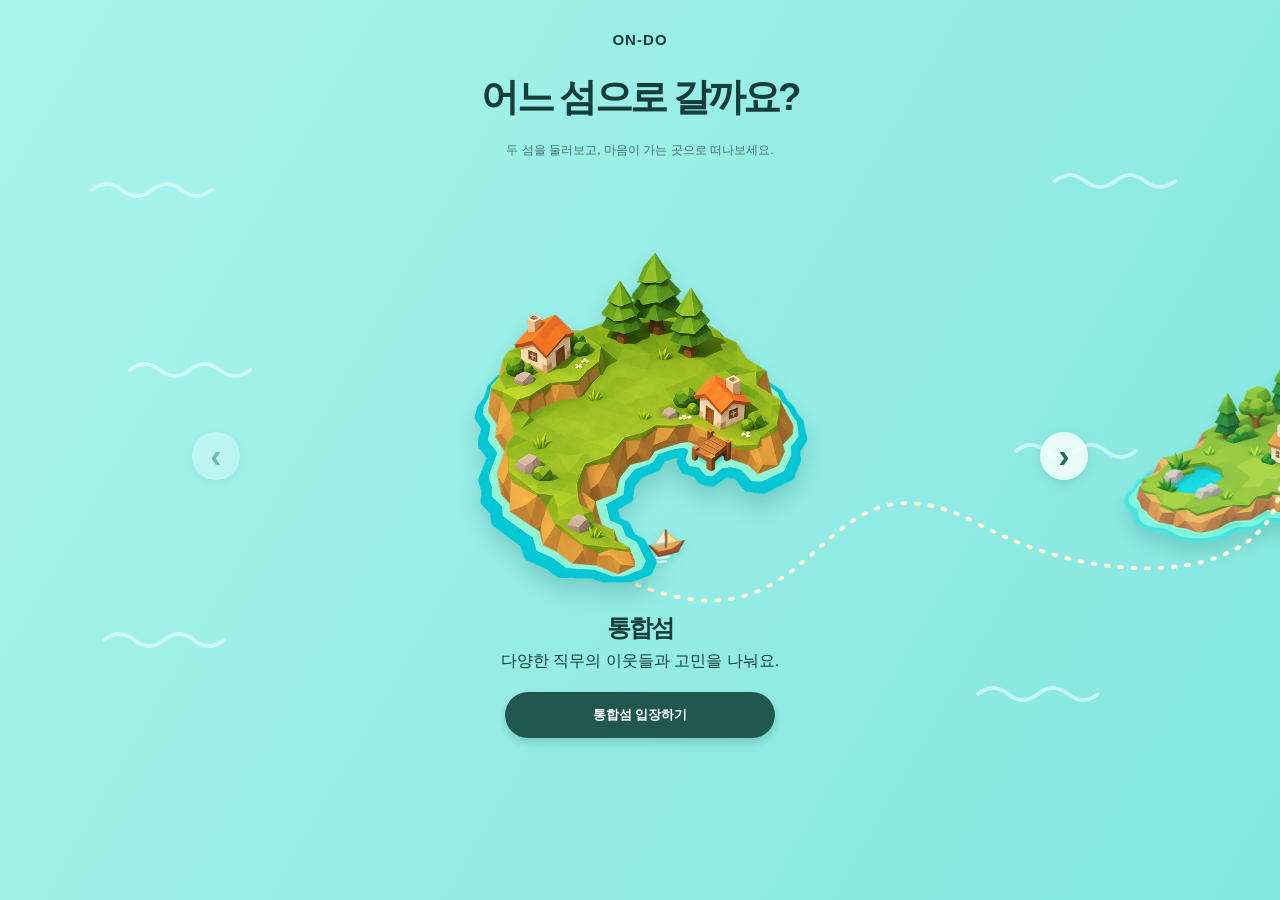
==== island-select.html @ 71b8bb81 "feat: 섬 입장 전 고민 둘러보기 화면 추가" ====
<!doctype html>
<html lang="ko"><head><meta charset="utf-8"><meta name="viewport" content="width=device-width,initial-scale=1"><title>ON-DO | 섬 선택</title><link rel="stylesheet" href="css/island-select.css?v=20261116-1630"></head>
<body><main class="island-select-page">
  <header class="island-select-brand">ON-DO</header>
  <section class="island-select-stage" aria-labelledby="island-select-title">
    <h1 id="island-select-title">어느 섬으로 갈까요?</h1><p>두 섬을 둘러보고, 마음이 가는 곳으로 떠나보세요.</p>
    <div class="island-select-carousel"><i class="island-wave wave-a"></i><i class="island-wave wave-b"></i><i class="island-wave wave-c"></i><i class="island-wave wave-d"></i><i class="island-wave wave-e"></i><i class="island-wave wave-f"></i><button id="island-select-prev" aria-label="이전 섬">‹</button><article id="island-select-card" class="island-select-card"></article><button id="island-select-next" aria-label="다음 섬">›</button></div>
  </section>
</main><script src="js/island-select.js?v=20261116-1630"></script></body></html>
---- css/island-select.css ----
:root {
  font-family: "Malgun Gothic", "Apple SD Gothic Neo", sans-serif;
  color: #153e3a;
}
* {
  box-sizing: border-box;
}
body {
  margin: 0;
  min-width: 320px;
}
.island-select-page {
  position: relative;
  min-height: 100dvh;
  overflow: hidden;
  background: linear-gradient(120deg, #aaf4ed, #82e6df);
}
.island-select-brand {
  position: absolute;
  z-index: 10;
  top: 3.4vh;
  left: 50%;
  transform: translateX(-50%);
  font-size: clamp(15px, 1.1vw, 20px);
  font-weight: 900;
  letter-spacing: 0.07em;
}
.island-select-stage {
  position: relative;
  width: 100%;
  height: 100dvh;
  min-height: 650px;
}
.island-select-stage h1,
.island-select-stage > p {
  position: absolute;
  z-index: 9;
  left: 50%;
  transform: translateX(-50%);
  width: 90%;
  text-align: center;
  margin: 0;
}
.island-select-stage h1 {
  top: 8vh;
  font-size: clamp(31px, 3vw, 54px);
  letter-spacing: -0.075em;
}
.island-select-stage > p {
  top: 15.8vh;
  font-size: clamp(12px, 0.95vw, 17px);
  color: #43716a;
}
.island-select-carousel {
  position: absolute;
  inset: 0;
  overflow: hidden;
}
.island-select-card {
  position: absolute;
  inset: 0;
  z-index: 4;
  isolation: isolate;
}
.island-select-art {
  position: absolute;
  z-index: 10;
  left: 50%;
  top: 27%;
  transform: translateX(-50%);
  width: min(38vw, 590px);
  height: 38vh;
  object-fit: contain;
  filter: drop-shadow(0 13px 10px #166d633c);
  animation: island-float 4.4s ease-in-out infinite;
}
.island-select-route {
  position: absolute;
  z-index: -1;
  left: 50%;
  top: 54%;
  transform: translateX(-12%);
  width: min(57vw, 870px);
  height: 13vh;
  object-fit: fill;
}
.island-select-boat {
  position: absolute;
  z-index: 5;
  left: 52%;
  top: 58%;
  transform: translateX(-50%);
  width: 61px;
}
.island-select-count {
  position: absolute;
  z-index: 5;
  left: calc(50% - 65px);
  top: 56.5%;
  border-radius: 18px;
  background: #f9d276;
  color: #5c502f;
  padding: 6px 13px;
  font-size: 11px;
}
.island-select-card[data-kind="job"] .island-select-route {
  left: 50%;
  transform: translateX(-88%) scaleX(-1);
}
.island-select-card[data-kind="job"] .island-select-boat {
  left: 45%;
  top: 58%;
}
.island-select-card[data-kind="job"] .island-select-count {
  left: calc(50% - 22px);
}
.island-select-page-dot {
  position: absolute;
  z-index: 5;
  left: 50%;
  top: 65%;
  transform: translateX(-50%);
  display: flex;
  gap: 5px;
}
.island-select-page-dot b,
.island-select-page-dot i {
  display: block;
  height: 7px;
  border-radius: 8px;
}
.island-select-page-dot b {
  width: 30px;
  background: #20584d;
}
.island-select-page-dot i {
  width: 7px;
  background: #9acfc6;
}
.island-select-card h2,
.island-select-card > p,
.island-select-enter {
  position: absolute;
  z-index: 6;
  left: 50%;
  transform: translateX(-50%);
  width: 80%;
  text-align: center;
}
.island-select-card h2 {
  top: 68%;
  margin: 0;
  font-size: clamp(24px, 1.8vw, 34px);
  letter-spacing: -0.07em;
}
.island-select-card > p {
  top: 73%;
  margin: 0;
  font-size: clamp(11px, 0.8vw, 14px);
  color: #47716a;
}
.island-select-enter {
  top: 78%;
  width: 270px;
  border: 0;
  border-radius: 99px;
  background: #20584d;
  color: #fff;
  padding: 14px 20px;
  font-weight: 800;
  cursor: pointer;
  box-shadow: 0 5px 9px #1a5a4a36;
}
.island-select-alert {
  display: inline-grid;
  place-items: center;
  width: 17px;
  height: 17px;
  border-radius: 50%;
  background: #ed674e;
  color: #fff;
  font-size: 10px;
  margin-left: 5px;
}
.island-select-carousel:after,
.island-select-carousel:before {
  content: "";
  position: absolute;
  z-index: 2;
  top: 33%;
  width: min(24vw, 360px);
  height: 34vh;
  background: center/contain no-repeat;
  filter: drop-shadow(0 12px 8px #17675d35);
  opacity: 0.85;
  animation: island-edge-float 4.8s ease-in-out infinite;
}
.island-select-carousel:after {
  right: -11vw;
  background-image: url("../assets/islands/job-island.png");
}
.island-select-carousel:before {
  display: none;
  left: -11vw;
  background-image: url("../assets/islands/unified-island.png");
}
.island-select-carousel[data-kind="job"]:after {
  display: none;
}
.island-select-carousel[data-kind="job"]:before {
  display: block;
}
.island-select-carousel > button {
  position: absolute;
  z-index: 8;
  top: 48%;
  display: grid;
  place-items: center;
  width: 48px;
  height: 48px;
  padding: 0 0 3px;
  border: 0;
  border-radius: 50%;
  background: #f4fffbdb;
  color: #276b63;
  font:
    600 34px/1 Arial,
    sans-serif;
  box-shadow: 0 3px 8px #32685f2b;
  cursor: pointer;
}
.island-select-carousel > #island-select-prev {
  left: 15%;
}
.island-select-carousel > #island-select-next {
  right: 15%;
}
.island-select-carousel > button:disabled {
  opacity: 0.4;
  cursor: default;
}
.island-wave {
  position: absolute;
  z-index: 1;
  width: 125px;
  height: 32px;
  background: url("data:image/svg+xml,%3Csvg xmlns='http://www.w3.org/2000/svg' viewBox='0 0 125 32'%3E%3Cpath d='M2 19 Q17 7 32 19 T62 19 T92 19 T122 19' fill='none' stroke='%23efffff' stroke-opacity='.58' stroke-width='4' stroke-linecap='round'/%3E%3C/svg%3E")
    center/contain no-repeat;
}
.wave-a {
  top: 19%;
  left: 7%;
}
.wave-b {
  top: 18%;
  right: 8%;
}
.wave-c {
  top: 39%;
  left: 10%;
}
.wave-d {
  top: 48%;
  right: 11%;
}
.wave-e {
  top: 69%;
  left: 8%;
}
.wave-f {
  top: 75%;
  right: 14%;
}
@keyframes island-float {
  0%,
  100% {
    transform: translate(-50%, 0);
  }
  50% {
    transform: translate(-50%, -9px);
  }
}
@keyframes island-edge-float {
  0%,
  100% {
    transform: translateY(0);
  }
  50% {
    transform: translateY(-7px);
  }
}
@media (prefers-reduced-motion: reduce) {
  .island-select-art,
  .island-select-carousel:after,
  .island-select-carousel:before {
    animation: none;
  }
}
@media (max-width: 760px) {
  .island-select-stage h1 {
    top: 9vh;
    font-size: 30px;
  }
  .island-select-stage > p {
    top: 15vh;
  }
  .island-select-art {
    top: 27%;
    width: 70vw;
    height: 34vh;
  }
  .island-select-route {
    top: 52%;
    width: 88vw;
    height: 11vh;
  }
  .island-select-boat {
    top: 56%;
    width: 48px;
  }
  .island-select-count {
    top: 54.5%;
    left: calc(50% - 58px);
  }
  .island-select-card[data-kind="job"] .island-select-boat {
    top: 56%;
    left: 43%;
  }
  .island-select-page-dot {
    top: 63%;
  }
  .island-select-card h2 {
    top: 67%;
  }
  .island-select-card > p {
    top: 72%;
  }
  .island-select-enter {
    top: 78%;
    width: 220px;
  }
  .island-select-carousel:after,
  .island-select-carousel:before {
    top: 34%;
    width: 38vw;
  }
  .island-select-carousel:after {
    right: -22vw;
  }
  .island-select-carousel:before {
    left: -22vw;
  }
  .island-select-carousel > #island-select-prev {
    left: 5%;
  }
  .island-select-carousel > #island-select-next {
    right: 5%;
  }
}
:root {
  --island-copy-top: 68%;
}
.island-select-copy {
  position: absolute !important;
  z-index: 7 !important;
  left: 50% !important;
  top: var(--island-copy-top) !important;
  transform: translateX(-50%) !important;
  width: min(80%, 560px) !important;
  display: flex !important;
  flex-direction: column !important;
  align-items: center !important;
  text-align: center !important;
}
.island-select-copy h2,
.island-select-copy p,
.island-select-copy .island-select-enter {
  position: static !important;
  left: auto !important;
  top: auto !important;
  transform: none !important;
  text-align: center !important;
}
.island-select-copy h2 {
  width: 100% !important;
  margin: 0 0 7px !important;
}
.island-select-copy p {
  width: 100% !important;
  margin: 0 0 20px !important;
}
.island-select-copy .island-select-enter {
  width: 270px !important;
  margin: 0 !important;
}
.island-select-card[data-kind="job"] .island-select-route {
  left: auto !important;
  right: 48% !important;
  transform: scaleX(-1) !important;
}
.island-select-card[data-kind="job"] .island-select-boat {
  left: 42% !important;
  top: 58% !important;
}
.island-select-page-dot,
.island-select-count {
  display: none !important;
}
.island-select-carousel.is-preview::before,
.island-select-carousel.is-preview::after,
.island-select-carousel.is-preview > button {
  display: none !important;
}
.island-select-preview-art {
  position: absolute;
  z-index: 5;
  left: 50%;
  top: 28%;
  width: min(40vw, 620px);
  height: 42vh;
  object-fit: contain;
  transform: translateX(-50%);
  filter: drop-shadow(0 13px 10px #166d633c);
  animation: island-float 4.4s ease-in-out infinite;
}
.island-select-browse {
  position: absolute;
  z-index: 7;
  left: 50%;
  top: 73%;
  width: 270px;
  padding: 14px 20px;
  border: 0;
  border-radius: 99px;
  background: #f9d98e;
  color: #5c502f;
  font-weight: 800;
  cursor: pointer;
  transform: translateX(-50%);
  box-shadow: 0 5px 9px #8d713436;
}
@media (max-width: 760px) {
  .island-select-preview-art {
    top: 27%;
    width: 76vw;
    height: 38vh;
  }
  .island-select-browse {
    top: 71%;
    width: 220px;
  }
}
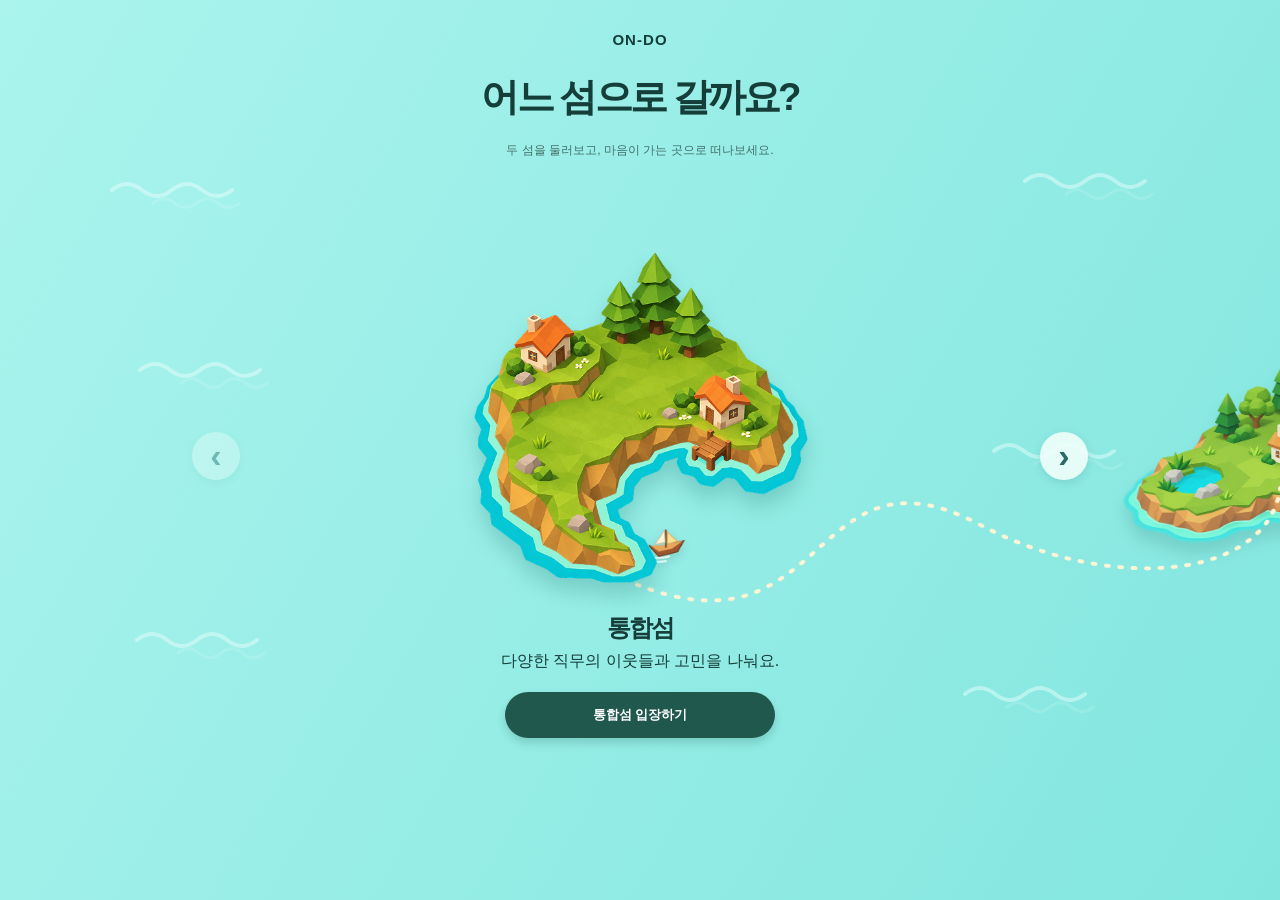
==== commit f5100c62: "feat: 입장 전 화면 탐색과 직무섬 연결 개선" ====
--- a/island-select.html
+++ b/island-select.html
@@ -1,9 +1,9 @@
 <!doctype html>
-<html lang="ko"><head><meta charset="utf-8"><meta name="viewport" content="width=device-width,initial-scale=1"><title>ON-DO | 섬 선택</title><link rel="stylesheet" href="css/island-select.css?v=20261116-1630"></head>
+<html lang="ko"><head><meta charset="utf-8"><meta name="viewport" content="width=device-width,initial-scale=1"><title>ON-DO | 섬 선택</title><link rel="stylesheet" href="css/island-select.css?v=20261116-1642"></head>
 <body><main class="island-select-page">
   <header class="island-select-brand">ON-DO</header>
   <section class="island-select-stage" aria-labelledby="island-select-title">
     <h1 id="island-select-title">어느 섬으로 갈까요?</h1><p>두 섬을 둘러보고, 마음이 가는 곳으로 떠나보세요.</p>
     <div class="island-select-carousel"><i class="island-wave wave-a"></i><i class="island-wave wave-b"></i><i class="island-wave wave-c"></i><i class="island-wave wave-d"></i><i class="island-wave wave-e"></i><i class="island-wave wave-f"></i><button id="island-select-prev" aria-label="이전 섬">‹</button><article id="island-select-card" class="island-select-card"></article><button id="island-select-next" aria-label="다음 섬">›</button></div>
   </section>
-</main><script src="js/island-select.js?v=20261116-1630"></script></body></html>
+</main><script src="js/island-select.js?v=20261116-1642"></script></body></html>
--- a/css/island-select.css
+++ b/css/island-select.css
@@ -246,30 +246,62 @@
   height: 32px;
   background: url("data:image/svg+xml,%3Csvg xmlns='http://www.w3.org/2000/svg' viewBox='0 0 125 32'%3E%3Cpath d='M2 19 Q17 7 32 19 T62 19 T92 19 T122 19' fill='none' stroke='%23efffff' stroke-opacity='.58' stroke-width='4' stroke-linecap='round'/%3E%3C/svg%3E")
     center/contain no-repeat;
+  opacity: 0.78;
+  animation: wave-drift 7s ease-in-out infinite;
+}
+.island-wave::after {
+  content: "";
+  position: absolute;
+  inset: 0;
+  background: inherit;
+  opacity: 0.34;
+  transform: translate(24px, 14px) scale(0.72);
 }
 .wave-a {
   top: 19%;
   left: 7%;
+  width: 165px;
 }
 .wave-b {
   top: 18%;
   right: 8%;
+  width: 185px;
+  animation-delay: -2.3s;
 }
 .wave-c {
   top: 39%;
   left: 10%;
+  width: 145px;
+  animation-delay: -4.1s;
 }
 .wave-d {
   top: 48%;
   right: 11%;
+  width: 170px;
+  animation-delay: -1.2s;
 }
 .wave-e {
   top: 69%;
   left: 8%;
+  width: 190px;
+  animation-delay: -5.4s;
 }
 .wave-f {
   top: 75%;
   right: 14%;
+  width: 150px;
+  animation-delay: -3.2s;
+}
+@keyframes wave-drift {
+  0%,
+  100% {
+    transform: translateX(0) scale(1);
+    opacity: 0.65;
+  }
+  50% {
+    transform: translateX(14px) scale(1.06);
+    opacity: 0.9;
+  }
 }
 @keyframes island-float {
   0%,
@@ -428,16 +460,31 @@
   z-index: 7;
   left: 50%;
   top: 73%;
-  width: 270px;
-  padding: 14px 20px;
+  width: 340px;
+  padding: 18px 24px;
   border: 0;
   border-radius: 99px;
   background: #f9d98e;
   color: #5c502f;
   font-weight: 800;
+  font-size: 18px;
   cursor: pointer;
   transform: translateX(-50%);
   box-shadow: 0 5px 9px #8d713436;
+}
+.island-select-back {
+  position: absolute;
+  z-index: 9;
+  top: 5%;
+  left: 4%;
+  padding: 11px 17px;
+  border: 1px solid #4d8c83;
+  border-radius: 99px;
+  background: #f4fffbdb;
+  color: #20584d;
+  font-weight: 800;
+  cursor: pointer;
+  box-shadow: 0 3px 8px #32685f2b;
 }
 @media (max-width: 760px) {
   .island-select-preview-art {
@@ -447,6 +494,12 @@
   }
   .island-select-browse {
     top: 71%;
-    width: 220px;
-  }
-}
+    width: 270px;
+    padding: 16px 20px;
+    font-size: 16px;
+  }
+  .island-select-back {
+    top: 3%;
+    left: 3%;
+  }
+}
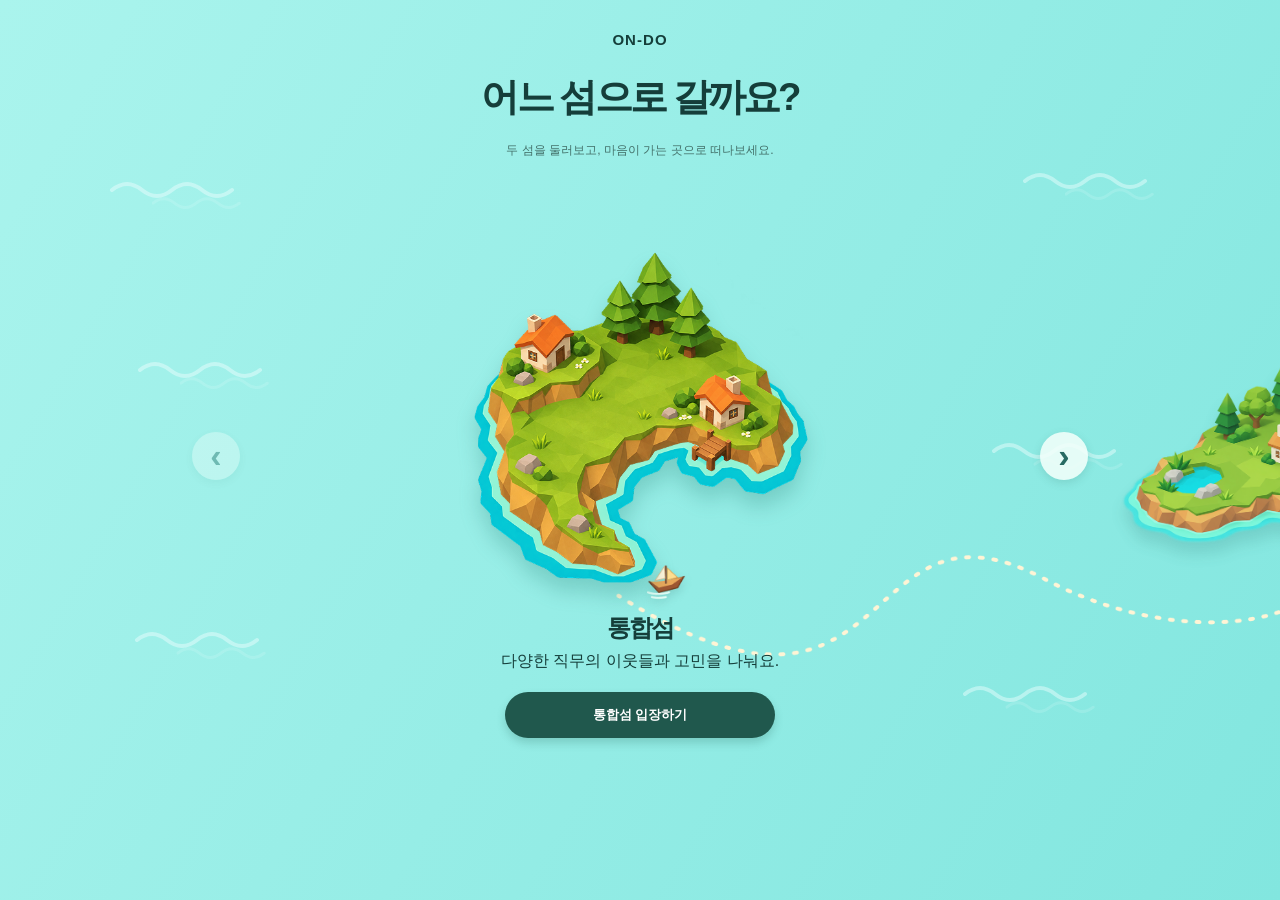
==== commit a434b1db: "island-select 수정사항 저장" ====
--- a/island-select.html
+++ b/island-select.html
@@ -1,5 +1,5 @@
 <!doctype html>
-<html lang="ko"><head><meta charset="utf-8"><meta name="viewport" content="width=device-width,initial-scale=1"><title>ON-DO | 섬 선택</title><link rel="stylesheet" href="css/island-select.css?v=20261116-1642"></head>
+<html lang="ko"><head><meta charset="utf-8"><meta name="viewport" content="width=device-width,initial-scale=1"><title>ON-DO | 섬 선택</title><link rel="stylesheet" href="css/island-select.css?v=20261116-1732"></head>
 <body><main class="island-select-page">
   <header class="island-select-brand">ON-DO</header>
   <section class="island-select-stage" aria-labelledby="island-select-title">
--- a/css/island-select.css
+++ b/css/island-select.css
@@ -77,8 +77,8 @@
 .island-select-route {
   position: absolute;
   z-index: -1;
-  left: 50%;
-  top: 54%;
+  left: 55%;
+  top: 60%;
   transform: translateX(-12%);
   width: min(57vw, 870px);
   height: 13vh;
@@ -88,7 +88,7 @@
   position: absolute;
   z-index: 5;
   left: 52%;
-  top: 58%;
+  top: 62%;
   transform: translateX(-50%);
   width: 61px;
 }
@@ -427,12 +427,13 @@
 }
 .island-select-card[data-kind="job"] .island-select-route {
   left: auto !important;
-  right: 48% !important;
+  right: 55% !important;
+  top: 58% !important;
   transform: scaleX(-1) !important;
 }
 .island-select-card[data-kind="job"] .island-select-boat {
-  left: 42% !important;
-  top: 58% !important;
+  left: 40% !important;
+  top: 63% !important;
 }
 .island-select-page-dot,
 .island-select-count {
@@ -460,14 +461,14 @@
   z-index: 7;
   left: 50%;
   top: 73%;
-  width: 340px;
-  padding: 18px 24px;
+  width: 310px;
+  padding: 16px 22px;
   border: 0;
   border-radius: 99px;
   background: #f9d98e;
   color: #5c502f;
   font-weight: 800;
-  font-size: 18px;
+  font-size: 17px;
   cursor: pointer;
   transform: translateX(-50%);
   box-shadow: 0 5px 9px #8d713436;
@@ -494,9 +495,9 @@
   }
   .island-select-browse {
     top: 71%;
-    width: 270px;
-    padding: 16px 20px;
-    font-size: 16px;
+    width: 250px;
+    padding: 14px 18px;
+    font-size: 15px;
   }
   .island-select-back {
     top: 3%;
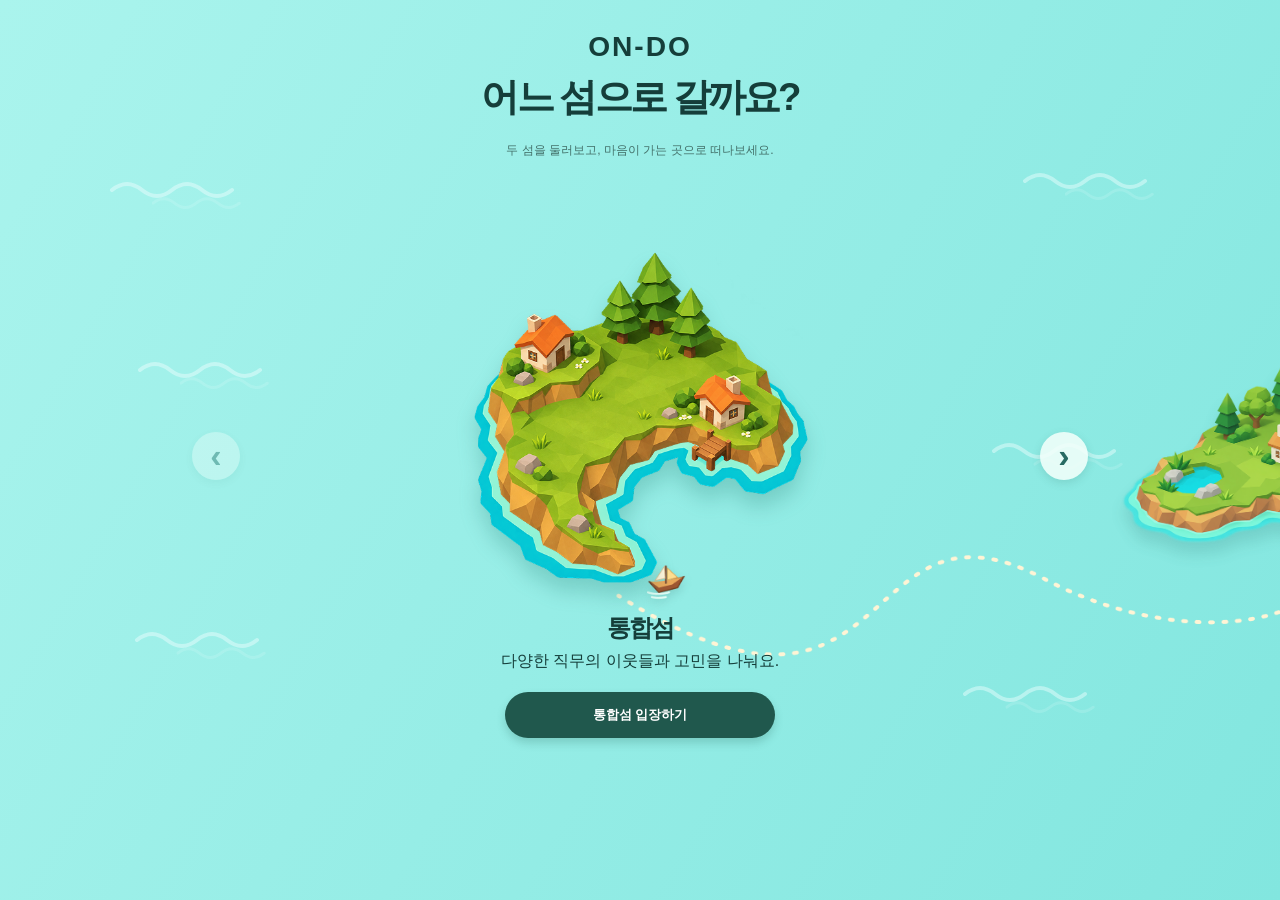
==== commit c59d3e4c: "feat: 이메일 로그인과 화면 공통 스타일 개선" ====
--- a/island-select.html
+++ b/island-select.html
@@ -1,5 +1,5 @@
 <!doctype html>
-<html lang="ko"><head><meta charset="utf-8"><meta name="viewport" content="width=device-width,initial-scale=1"><title>ON-DO | 섬 선택</title><link rel="stylesheet" href="css/island-select.css?v=20261116-1732"></head>
+<html lang="ko"><head><meta charset="utf-8"><meta name="viewport" content="width=device-width,initial-scale=1"><title>ON-DO | 섬 선택</title><link rel="stylesheet" href="css/island-select.css?v=20261116-1900"></head>
 <body><main class="island-select-page">
   <header class="island-select-brand">ON-DO</header>
   <section class="island-select-stage" aria-labelledby="island-select-title">
--- a/css/island-select.css
+++ b/css/island-select.css
@@ -21,7 +21,7 @@
   top: 3.4vh;
   left: 50%;
   transform: translateX(-50%);
-  font-size: clamp(15px, 1.1vw, 20px);
+  font-size: clamp(22px, 2.2vw, 30px);
   font-weight: 900;
   letter-spacing: 0.07em;
 }
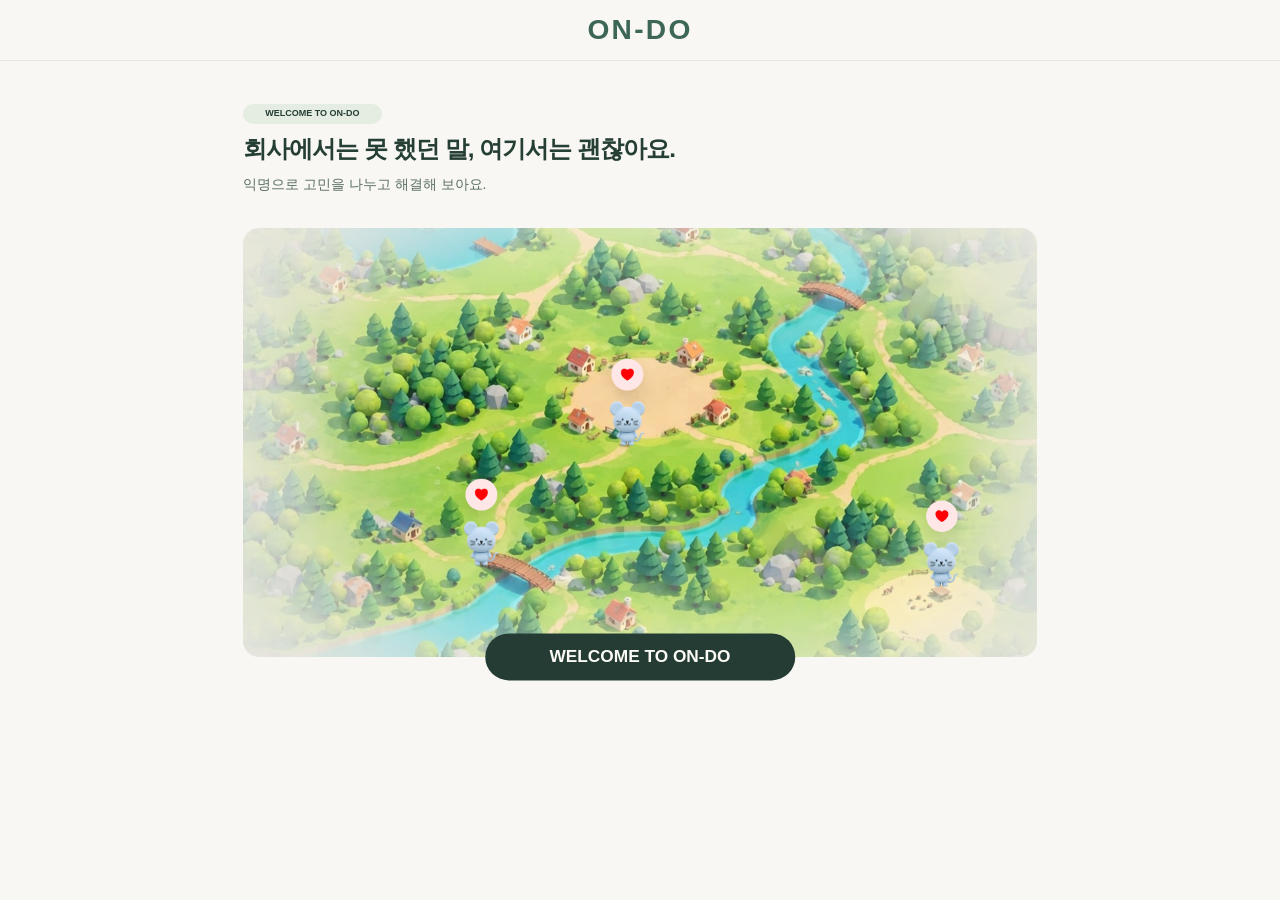
==== commit 7fe939c3: "feat: BE API 연동 및 게시 전 점검 개선" ====
--- a/island-select.html
+++ b/island-select.html
@@ -6,4 +6,7 @@
     <h1 id="island-select-title">어느 섬으로 갈까요?</h1><p>두 섬을 둘러보고, 마음이 가는 곳으로 떠나보세요.</p>
     <div class="island-select-carousel"><i class="island-wave wave-a"></i><i class="island-wave wave-b"></i><i class="island-wave wave-c"></i><i class="island-wave wave-d"></i><i class="island-wave wave-e"></i><i class="island-wave wave-f"></i><button id="island-select-prev" aria-label="이전 섬">‹</button><article id="island-select-card" class="island-select-card"></article><button id="island-select-next" aria-label="다음 섬">›</button></div>
   </section>
-</main><script src="js/island-select.js?v=20261116-1642"></script></body></html>
+</main>
+<script src="js/api.js"></script>
+<script src="js/island-select.js?v=20261116-1642"></script>
+</body></html>
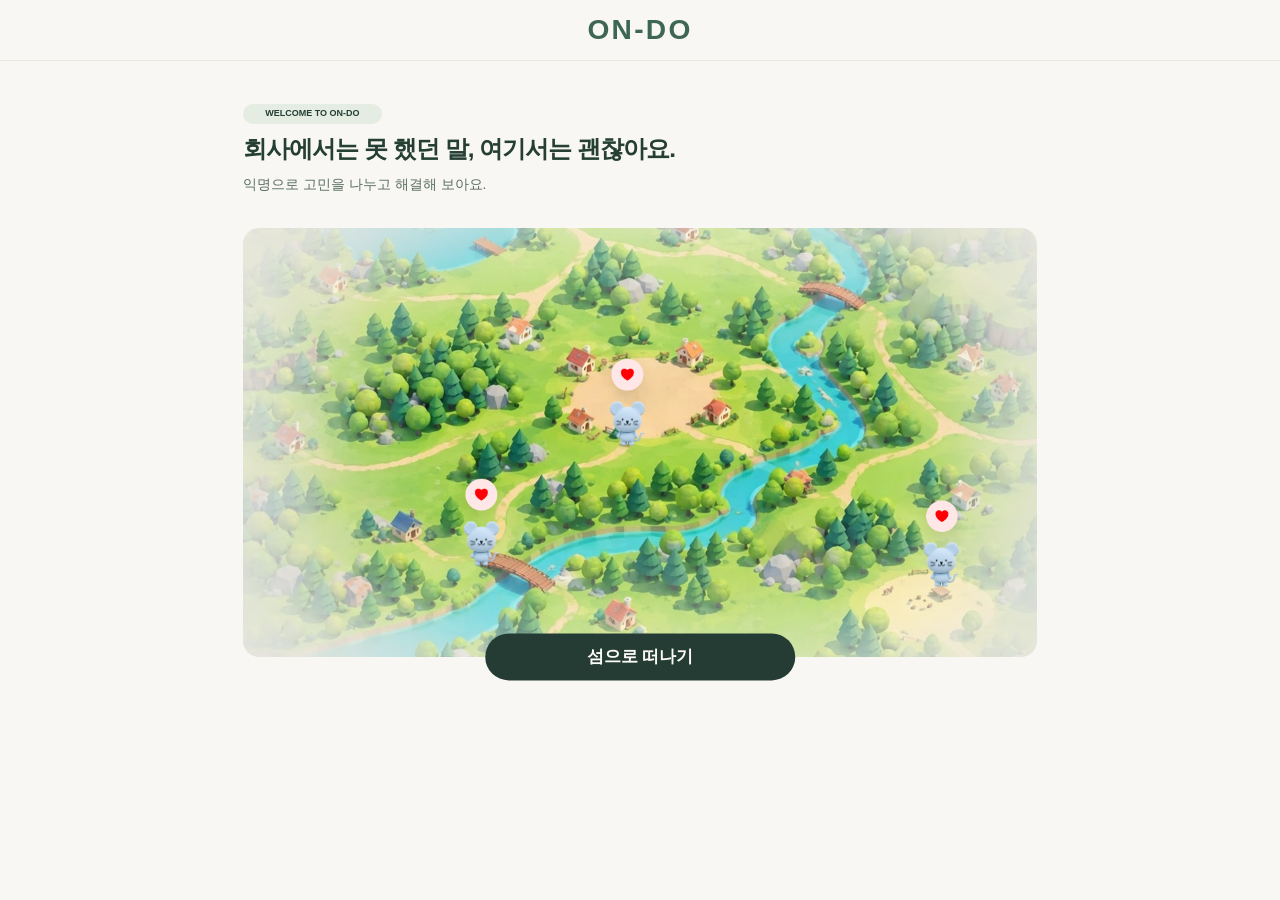
==== commit 138e64e7: "FE" ====
--- a/island-select.html
+++ b/island-select.html
@@ -1,5 +1,5 @@
 <!doctype html>
-<html lang="ko"><head><meta charset="utf-8"><meta name="viewport" content="width=device-width,initial-scale=1"><title>ON-DO | 섬 선택</title><link rel="stylesheet" href="css/island-select.css?v=20261116-1900"></head>
+<html lang="ko"><head><meta http-equiv="Content-Security-Policy" content="default-src 'self'; script-src 'self'; style-src 'self' 'unsafe-inline'; img-src 'self' data:; connect-src 'self' https://ondo-api.onrender.com; base-uri 'self'; form-action 'self'; object-src 'none'"><meta charset="utf-8"><meta name="viewport" content="width=device-width,initial-scale=1"><title>ON-DO | 섬 선택</title><link rel="stylesheet" href="css/island-select.css?v=20261119-1"></head>
 <body><main class="island-select-page">
   <header class="island-select-brand">ON-DO</header>
   <section class="island-select-stage" aria-labelledby="island-select-title">
@@ -7,6 +7,6 @@
     <div class="island-select-carousel"><i class="island-wave wave-a"></i><i class="island-wave wave-b"></i><i class="island-wave wave-c"></i><i class="island-wave wave-d"></i><i class="island-wave wave-e"></i><i class="island-wave wave-f"></i><button id="island-select-prev" aria-label="이전 섬">‹</button><article id="island-select-card" class="island-select-card"></article><button id="island-select-next" aria-label="다음 섬">›</button></div>
   </section>
 </main>
-<script src="js/api.js"></script>
-<script src="js/island-select.js?v=20261116-1642"></script>
+<script src="js/api.js?v=20261119-4"></script>
+<script src="js/island-select.js?v=20261119-2"></script>
 </body></html>
--- a/css/island-select.css
+++ b/css/island-select.css
@@ -504,3 +504,9 @@
     left: 3%;
   }
 }
+.island-select-status {
+  margin: 4px 0 10px;
+  color: #24594f;
+  font-size: 14px;
+  font-weight: 700;
+}
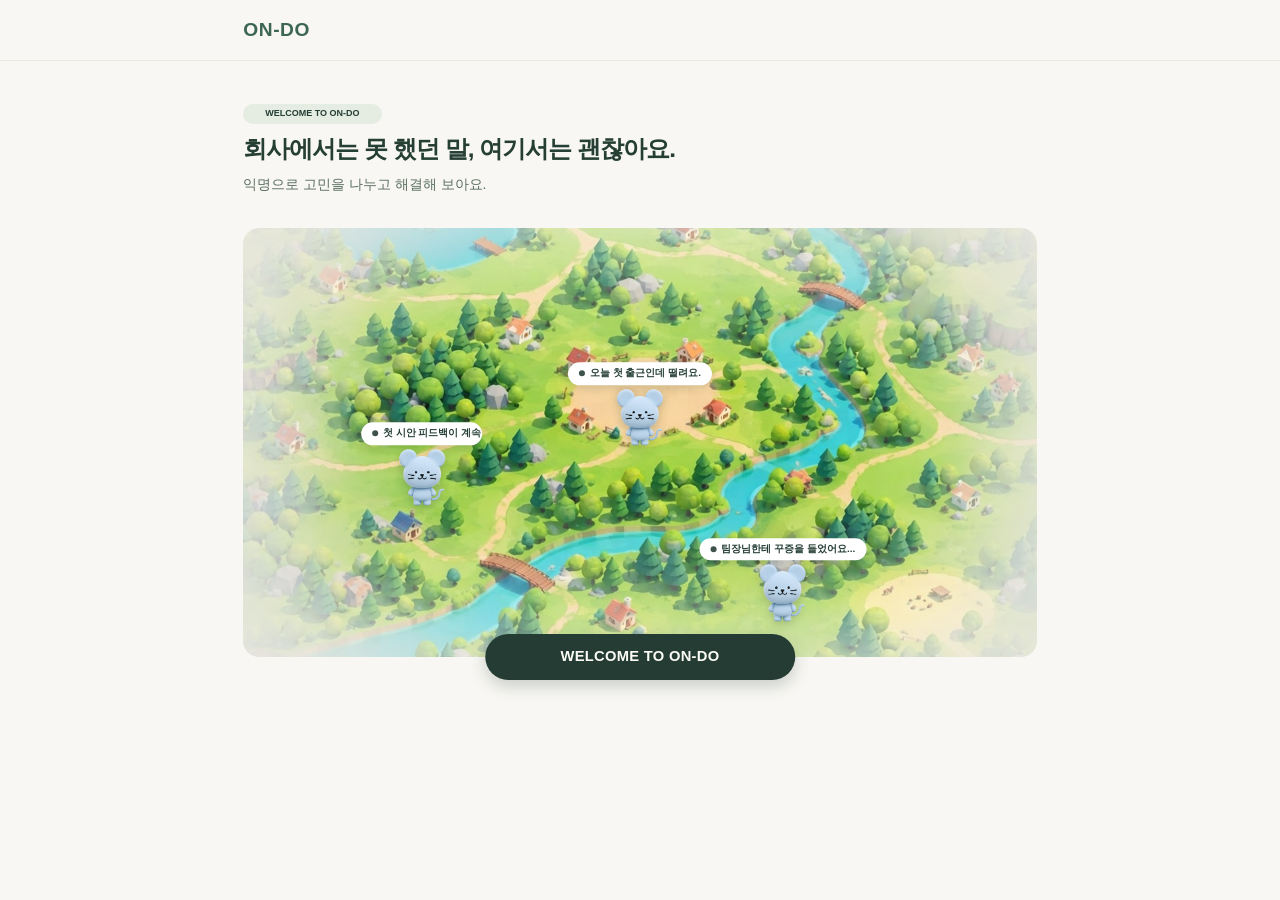
==== commit b0ce42b5: "Add files via upload" ====
--- a/island-select.html
+++ b/island-select.html
@@ -1,5 +1,5 @@
 <!doctype html>
-<html lang="ko"><head><meta http-equiv="Content-Security-Policy" content="default-src 'self'; script-src 'self'; style-src 'self' 'unsafe-inline'; img-src 'self' data:; connect-src 'self' https://ondo-api.onrender.com; base-uri 'self'; form-action 'self'; object-src 'none'"><meta charset="utf-8"><meta name="viewport" content="width=device-width,initial-scale=1"><title>ON-DO | 섬 선택</title><link rel="stylesheet" href="css/island-select.css?v=20261119-1"></head>
+<html lang="ko"><head><meta http-equiv="Content-Security-Policy" content="default-src 'self'; script-src 'self'; style-src 'self' 'unsafe-inline'; img-src 'self' data:; connect-src 'self' https://ondo-api.onrender.com; base-uri 'self'; form-action 'self'; object-src 'none'"><meta charset="utf-8"><meta name="viewport" content="width=device-width,initial-scale=1"><title>ON-DO | 섬 선택</title><link rel="stylesheet" href="css/island-select.css?v=20261120-2"></head>
 <body><main class="island-select-page">
   <header class="island-select-brand">ON-DO</header>
   <section class="island-select-stage" aria-labelledby="island-select-title">
@@ -8,5 +8,5 @@
   </section>
 </main>
 <script src="js/api.js?v=20261119-4"></script>
-<script src="js/island-select.js?v=20261119-2"></script>
+<script src="js/island-select.js?v=20261120-1"></script>
 </body></html>
--- a/css/island-select.css
+++ b/css/island-select.css
@@ -1,3 +1,9 @@
+@font-face {
+  font-family: "Hakgyoansim Dunggeunmiso";
+  src: url("../assets/fonts/HakgyoansimDunggeunmiso-B.woff2") format("woff2");
+  font-weight: 700;
+  font-display: swap;
+}
 :root {
   font-family: "Malgun Gothic", "Apple SD Gothic Neo", sans-serif;
   color: #153e3a;
@@ -43,8 +49,10 @@
 }
 .island-select-stage h1 {
   top: 8vh;
-  font-size: clamp(31px, 3vw, 54px);
-  letter-spacing: -0.075em;
+  font-family: "Hakgyoansim Dunggeunmiso", "Malgun Gothic", "Apple SD Gothic Neo", sans-serif;
+  font-size: 44px;
+  font-weight: 700;
+  letter-spacing: 0;
 }
 .island-select-stage > p {
   top: 15.8vh;
@@ -167,7 +175,8 @@
   background: #20584d;
   color: #fff;
   padding: 14px 20px;
-  font-weight: 800;
+  font-size: 24px;
+  font-weight: 600;
   cursor: pointer;
   box-shadow: 0 5px 9px #1a5a4a36;
 }
@@ -510,3 +519,46 @@
   font-size: 14px;
   font-weight: 700;
 }
+
+/* 11/20: 섬 사이 경로 — 배에서 옆 섬 물가까지 하얀 점선으로 이어지게 (js에서 위치 계산) */
+.island-select-route-line {
+  position: absolute;
+  inset: 0;
+  z-index: -1;
+  width: 100%;
+  height: 100%;
+  overflow: visible;
+  pointer-events: none;
+}
+.island-select-route-line path {
+  fill: none;
+  stroke: #fff6d8;
+  stroke-width: 7;
+  stroke-linecap: round;
+  stroke-dasharray: 1 16;
+  opacity: 0.95;
+}
+/* 안내 글을 경로 아래로 조금 내림 */
+:root {
+  --island-copy-top: 71%;
+}
+
+/* 11/20: 화살표로 넘길 때 부드럽게 */
+.island-select-card {
+  transition: transform 0.36s cubic-bezier(0.22, 0.7, 0.2, 1), opacity 0.32s ease;
+}
+.island-select-card.is-out-left { transform: translateX(-14vw); opacity: 0; }
+.island-select-card.is-out-right { transform: translateX(14vw); opacity: 0; }
+.island-select-card.is-in-right { transform: translateX(14vw); opacity: 0; transition: none; }
+.island-select-card.is-in-left { transform: translateX(-14vw); opacity: 0; transition: none; }
+.island-select-carousel:before,
+.island-select-carousel:after {
+  transition: opacity 0.3s ease;
+}
+.island-select-carousel.is-moving:before,
+.island-select-carousel.is-moving:after {
+  opacity: 0;
+}
+@media (prefers-reduced-motion: reduce) {
+  .island-select-card { transition: none; }
+}
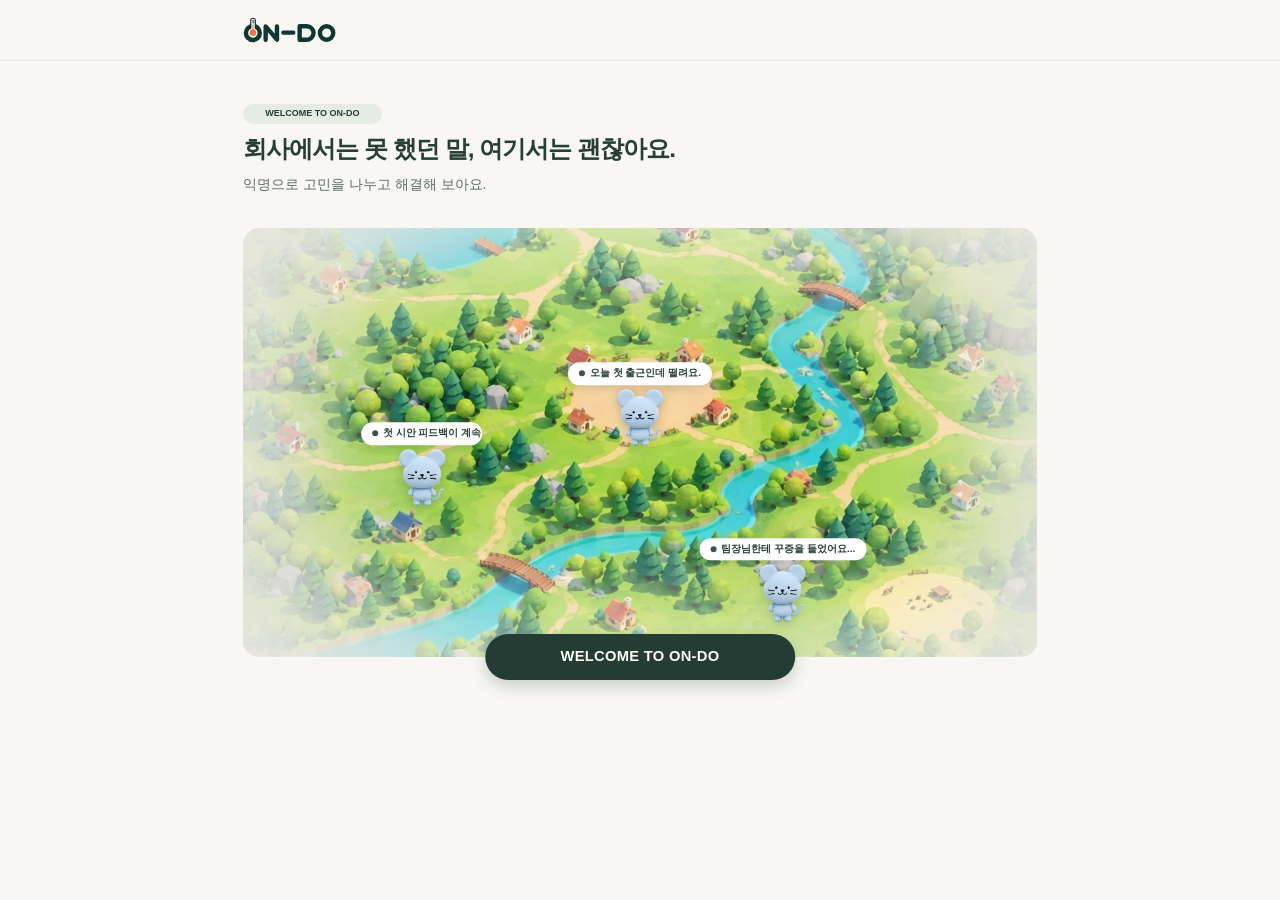
==== commit 0902ce2b: "Add files via upload" ====
--- a/island-select.html
+++ b/island-select.html
@@ -1,7 +1,7 @@
 <!doctype html>
-<html lang="ko"><head><meta http-equiv="Content-Security-Policy" content="default-src 'self'; script-src 'self'; style-src 'self' 'unsafe-inline'; img-src 'self' data:; connect-src 'self' https://ondo-api.onrender.com; base-uri 'self'; form-action 'self'; object-src 'none'"><meta charset="utf-8"><meta name="viewport" content="width=device-width,initial-scale=1"><title>ON-DO | 섬 선택</title><link rel="stylesheet" href="css/island-select.css?v=20261120-2"></head>
+<html lang="ko"><head><meta http-equiv="Content-Security-Policy" content="default-src 'self'; script-src 'self'; style-src 'self' 'unsafe-inline'; img-src 'self' data:; connect-src 'self' https://ondo-api.onrender.com; base-uri 'self'; form-action 'self'; object-src 'none'"><meta charset="utf-8"><meta name="viewport" content="width=device-width,initial-scale=1"><title>ON-DO | 섬 선택</title><link rel="stylesheet" href="css/island-select.css?v=20261120-3"></head>
 <body><main class="island-select-page">
-  <header class="island-select-brand">ON-DO</header>
+  <header class="island-select-brand"><img src="assets/logo-ondo.svg" alt="ON-DO"></header>
   <section class="island-select-stage" aria-labelledby="island-select-title">
     <h1 id="island-select-title">어느 섬으로 갈까요?</h1><p>두 섬을 둘러보고, 마음이 가는 곳으로 떠나보세요.</p>
     <div class="island-select-carousel"><i class="island-wave wave-a"></i><i class="island-wave wave-b"></i><i class="island-wave wave-c"></i><i class="island-wave wave-d"></i><i class="island-wave wave-e"></i><i class="island-wave wave-f"></i><button id="island-select-prev" aria-label="이전 섬">‹</button><article id="island-select-card" class="island-select-card"></article><button id="island-select-next" aria-label="다음 섬">›</button></div>
--- a/css/island-select.css
+++ b/css/island-select.css
@@ -562,3 +562,10 @@
 @media (prefers-reduced-motion: reduce) {
   .island-select-card { transition: none; }
 }
+
+/* 온도계 로고 (글자 대신 이미지) */
+.island-select-brand img {
+  display: block;
+  height: clamp(26px, 2.2vw, 34px);
+  width: auto;
+}
